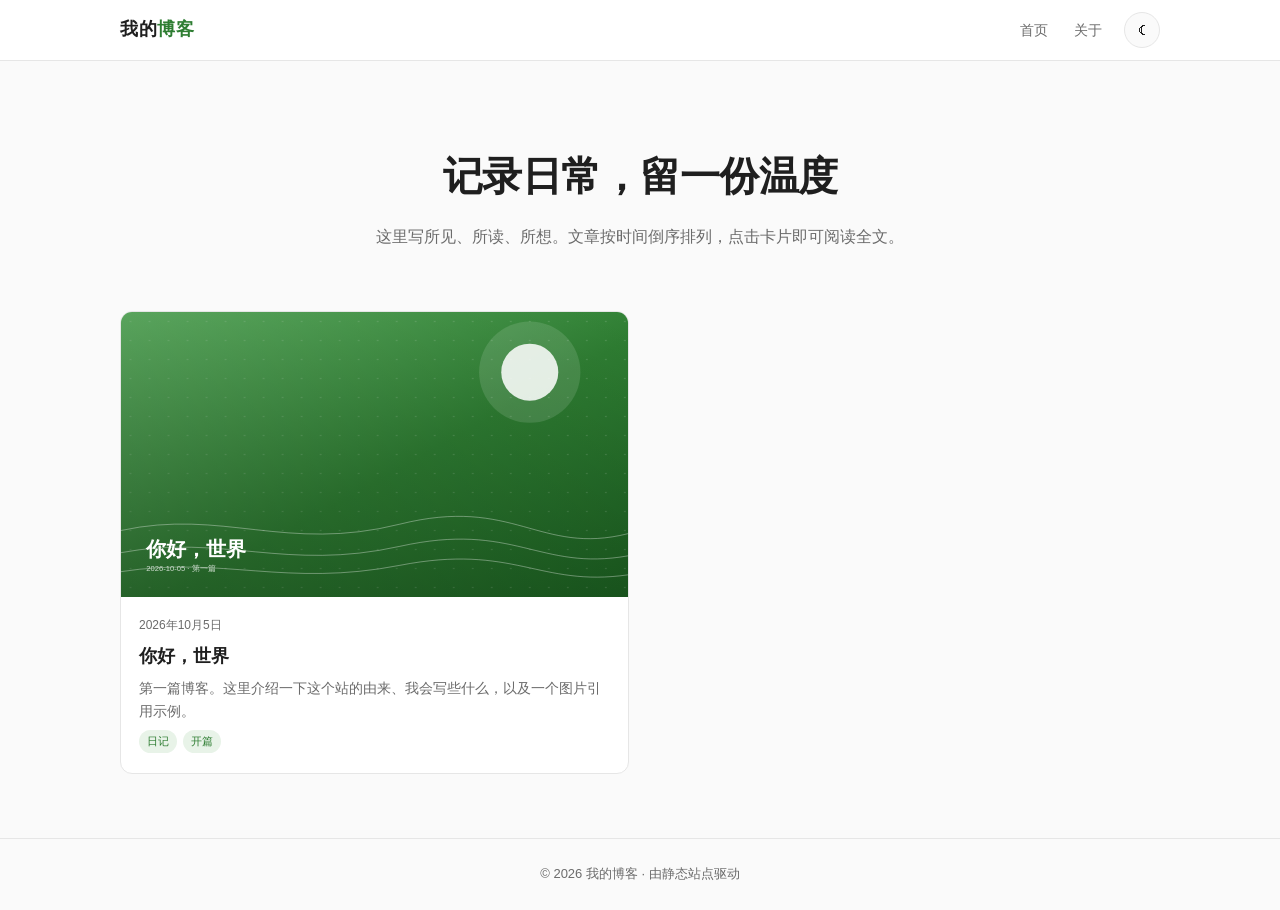
==== index.html @ b5cabb9c "init blog" ====
<!DOCTYPE html>
<html lang="zh-CN">
<head>
  <meta charset="UTF-8">
  <meta name="viewport" content="width=device-width, initial-scale=1.0">
  <title>我的博客 · 日常与笔记</title>
  <meta name="description" content="记录日常、想法与图片。">
  <link rel="stylesheet" href="assets/style.css">
  <script src="assets/theme.js"></script>
</head>
<body>
  <header class="site-header">
    <div class="inner">
      <a class="brand" href="index.html">我的<span class="dot">博客</span></a>
      <nav class="nav">
        <a href="index.html">首页</a>
        <a href="about.html">关于</a>
        <button id="theme-toggle" class="theme-toggle" type="button" aria-label="切换主题">☾</button>
      </nav>
    </div>
  </header>

  <main>
    <section class="hero">
      <h1>记录日常，留一份温度</h1>
      <p>这里写所见、所读、所想。文章按时间倒序排列，点击卡片即可阅读全文。</p>
    </section>

    <!-- JS 渲染失败时的退化展示（仅链接到示例文章） -->
    <noscript>
      <ul class="fallback-list">
        <li><a href="post.html?p=2026-10-05-welcome">你好，世界</a> — 2026年10月5日</li>
      </ul>
    </noscript>

    <div id="status" class="status">正在加载文章…</div>
    <div id="post-list" class="post-list" aria-live="polite"></div>
  </main>

  <footer class="site-footer">
    <div>© <span id="year"></span> 我的博客 · 由静态站点驱动</div>
  </footer>

  <script>document.getElementById("year").textContent = new Date().getFullYear();</script>
  <script src="assets/main.js"></script>
</body>
</html>
---- assets/style.css ----
/* ===== 主题变量 ===== */
:root {
  --bg: #fafafa;
  --bg-elev: #ffffff;
  --bg-code: #f3f3f3;
  --fg: #1f1f1f;
  --fg-muted: #6b6b6b;
  --border: #e6e6e6;
  --accent: #2e7d32;
  --accent-weak: #e8f3e8;
  --shadow: 0 2px 8px rgba(0, 0, 0, 0.06);
  --shadow-hover: 0 6px 18px rgba(0, 0, 0, 0.10);
  --radius: 12px;
  --max-w: 1080px;
  --max-w-post: 720px;
}

[data-theme="dark"] {
  --bg: #181818;
  --bg-elev: #222;
  --bg-code: #2a2a2a;
  --fg: #ececec;
  --fg-muted: #a8a8a8;
  --border: #333;
  --accent: #66bb6a;
  --accent-weak: #2a3a2c;
  --shadow: 0 2px 8px rgba(0, 0, 0, 0.4);
  --shadow-hover: 0 6px 18px rgba(0, 0, 0, 0.55);
}

/* 系统暗色偏好（首次访问且未手动设置时生效） */
@media (prefers-color-scheme: dark) {
  :root:not([data-theme="light"]) {
    --bg: #181818;
    --bg-elev: #222;
    --bg-code: #2a2a2a;
    --fg: #ececec;
    --fg-muted: #a8a8a8;
    --border: #333;
    --accent: #66bb6a;
    --accent-weak: #2a3a2c;
    --shadow: 0 2px 8px rgba(0, 0, 0, 0.4);
    --shadow-hover: 0 6px 18px rgba(0, 0, 0, 0.55);
  }
}

/* ===== 基础重置 ===== */
* { box-sizing: border-box; margin: 0; padding: 0; }
html { scroll-behavior: smooth; -webkit-text-size-adjust: 100%; }
body {
  font-family: -apple-system, BlinkMacSystemFont, "Segoe UI", "PingFang SC",
    "Hiragino Sans GB", "Microsoft YaHei", "Helvetica Neue", Arial, sans-serif;
  background: var(--bg);
  color: var(--fg);
  line-height: 1.75;
  font-size: 16px;
  transition: background 0.2s ease, color 0.2s ease;
  min-height: 100vh;
  display: flex;
  flex-direction: column;
}
a { color: var(--accent); text-decoration: none; }
a:hover { text-decoration: underline; }
img { max-width: 100%; height: auto; display: block; }

/* ===== 顶栏 ===== */
.site-header {
  position: sticky;
  top: 0;
  z-index: 50;
  background: var(--bg-elev);
  border-bottom: 1px solid var(--border);
  backdrop-filter: saturate(180%) blur(6px);
}
.site-header .inner {
  max-width: var(--max-w);
  margin: 0 auto;
  padding: 0 20px;
  height: 60px;
  display: flex;
  align-items: center;
  gap: 18px;
}
.brand {
  font-weight: 700;
  font-size: 18px;
  color: var(--fg);
  letter-spacing: 0.5px;
}
.brand:hover { text-decoration: none; }
.brand .dot { color: var(--accent); }
.nav {
  display: flex;
  gap: 18px;
  margin-left: auto;
  align-items: center;
}
.nav a {
  color: var(--fg-muted);
  font-size: 14px;
  padding: 6px 4px;
}
.nav a:hover { color: var(--fg); text-decoration: none; }
.theme-toggle {
  background: var(--bg);
  border: 1px solid var(--border);
  width: 36px;
  height: 36px;
  border-radius: 50%;
  cursor: pointer;
  font-size: 16px;
  line-height: 1;
  color: var(--fg);
  display: inline-flex;
  align-items: center;
  justify-content: center;
  transition: transform 0.2s ease, border-color 0.2s ease;
}
.theme-toggle:hover { transform: rotate(15deg); border-color: var(--accent); }

/* ===== 主区 ===== */
main {
  flex: 1 0 auto;
  width: 100%;
  max-width: var(--max-w);
  margin: 0 auto;
  padding: 32px 20px 64px;
}

/* ===== 首页 hero ===== */
.hero {
  text-align: center;
  padding: 48px 0 36px;
}
.hero h1 {
  font-size: clamp(28px, 4vw, 40px);
  font-weight: 800;
  letter-spacing: -0.5px;
  margin-bottom: 12px;
}
.hero p {
  color: var(--fg-muted);
  font-size: 16px;
  max-width: 560px;
  margin: 0 auto;
}

/* ===== 文章卡片网格 ===== */
.post-list {
  display: grid;
  grid-template-columns: repeat(2, 1fr);
  gap: 22px;
  margin-top: 24px;
}
.post-card {
  background: var(--bg-elev);
  border: 1px solid var(--border);
  border-radius: var(--radius);
  overflow: hidden;
  cursor: pointer;
  display: flex;
  flex-direction: column;
  transition: transform 0.18s ease, box-shadow 0.18s ease, border-color 0.18s ease;
  color: inherit;
}
.post-card:hover {
  transform: translateY(-3px);
  box-shadow: var(--shadow-hover);
  border-color: var(--accent);
  text-decoration: none;
}
.post-card .cover {
  aspect-ratio: 16 / 9;
  width: 100%;
  background: linear-gradient(135deg, var(--accent-weak), var(--bg-code));
  object-fit: cover;
}
.post-card .body {
  padding: 18px 18px 20px;
  display: flex;
  flex-direction: column;
  gap: 8px;
  flex: 1;
}
.post-card .meta {
  font-size: 12px;
  color: var(--fg-muted);
}
.post-card h2 {
  font-size: 18px;
  font-weight: 700;
  line-height: 1.4;
}
.post-card .summary {
  color: var(--fg-muted);
  font-size: 14px;
  line-height: 1.6;
  display: -webkit-box;
  -webkit-line-clamp: 2;
  -webkit-box-orient: vertical;
  overflow: hidden;
}
.post-card .tags { display: flex; flex-wrap: wrap; gap: 6px; margin-top: auto; }
.tag {
  font-size: 11px;
  color: var(--accent);
  background: var(--accent-weak);
  padding: 2px 8px;
  border-radius: 999px;
}

/* ===== 状态/错误 ===== */
.status, .error {
  text-align: center;
  padding: 60px 20px;
  color: var(--fg-muted);
}
.error h2 { color: var(--fg); margin-bottom: 8px; }

/* ===== 文章正文 ===== */
.post {
  max-width: var(--max-w-post);
  margin: 0 auto;
}
.post-header {
  text-align: center;
  margin-bottom: 28px;
  padding-bottom: 20px;
  border-bottom: 1px solid var(--border);
}
.post-header h1 {
  font-size: clamp(24px, 3.5vw, 32px);
  font-weight: 800;
  margin: 8px 0 12px;
  line-height: 1.3;
}
.post-header .meta { color: var(--fg-muted); font-size: 13px; }
.post-cover {
  width: 100%;
  aspect-ratio: 16 / 9;
  object-fit: cover;
  border-radius: var(--radius);
  margin-bottom: 24px;
}
.markdown { font-size: 16px; line-height: 1.85; }
.markdown h1, .markdown h2, .markdown h3 {
  margin: 1.4em 0 0.6em;
  line-height: 1.3;
  font-weight: 700;
}
.markdown h1 { font-size: 1.6em; }
.markdown h2 { font-size: 1.3em; padding-bottom: 0.3em; border-bottom: 1px solid var(--border); }
.markdown h3 { font-size: 1.1em; }
.markdown p { margin: 0.9em 0; }
.markdown img {
  border-radius: 8px;
  margin: 1.2em auto;
  box-shadow: var(--shadow);
}
.markdown blockquote {
  border-left: 3px solid var(--accent);
  padding: 4px 16px;
  margin: 1em 0;
  color: var(--fg-muted);
  background: var(--accent-weak);
  border-radius: 0 6px 6px 0;
}
.markdown code {
  font-family: ui-monospace, "SFMono-Regular", Menlo, Consolas, monospace;
  font-size: 0.88em;
  background: var(--bg-code);
  padding: 2px 6px;
  border-radius: 4px;
}
.markdown pre {
  background: var(--bg-code);
  padding: 14px 16px;
  border-radius: 8px;
  overflow-x: auto;
  margin: 1em 0;
  font-size: 0.9em;
}
.markdown pre code { background: none; padding: 0; }
.markdown a { text-decoration: underline; }
.markdown ul, .markdown ol { margin: 0.9em 0; padding-left: 1.6em; }
.markdown hr { border: none; border-top: 1px solid var(--border); margin: 2em 0; }
.markdown table {
  width: 100%;
  border-collapse: collapse;
  margin: 1em 0;
  font-size: 0.95em;
}
.markdown th, .markdown td {
  border: 1px solid var(--border);
  padding: 8px 12px;
  text-align: left;
}
.markdown th { background: var(--bg-code); }

.post-footer {
  margin-top: 40px;
  padding-top: 20px;
  border-top: 1px solid var(--border);
  display: flex;
  justify-content: space-between;
  align-items: center;
  flex-wrap: wrap;
  gap: 10px;
}
.back-link { color: var(--accent); font-weight: 500; }

/* ===== 关于页 ===== */
.about {
  max-width: var(--max-w-post);
  margin: 0 auto;
}
.about h1 { font-size: 32px; margin-bottom: 16px; }

/* ===== 404 页 ===== */
.notfound {
  text-align: center;
  padding: 80px 20px;
}
.notfound .code {
  font-size: 96px;
  font-weight: 800;
  color: var(--accent);
  line-height: 1;
}
.notfound p { color: var(--fg-muted); margin: 12px 0 24px; }

/* ===== 页脚 ===== */
.site-footer {
  border-top: 1px solid var(--border);
  padding: 24px 20px;
  text-align: center;
  color: var(--fg-muted);
  font-size: 13px;
}

/* ===== 响应式 ===== */
@media (max-width: 720px) {
  .post-list { grid-template-columns: 1fr; }
  .site-header .inner { padding: 0 14px; gap: 12px; }
  .nav { gap: 12px; }
  main { padding: 20px 14px 48px; }
  .hero { padding: 32px 0 24px; }
}

/* 链接列表（用于无 JS 时的退化展示） */
.fallback-list { list-style: none; padding: 0; }
.fallback-list li { padding: 12px 0; border-bottom: 1px solid var(--border); }
.fallback-list a { font-weight: 600; }
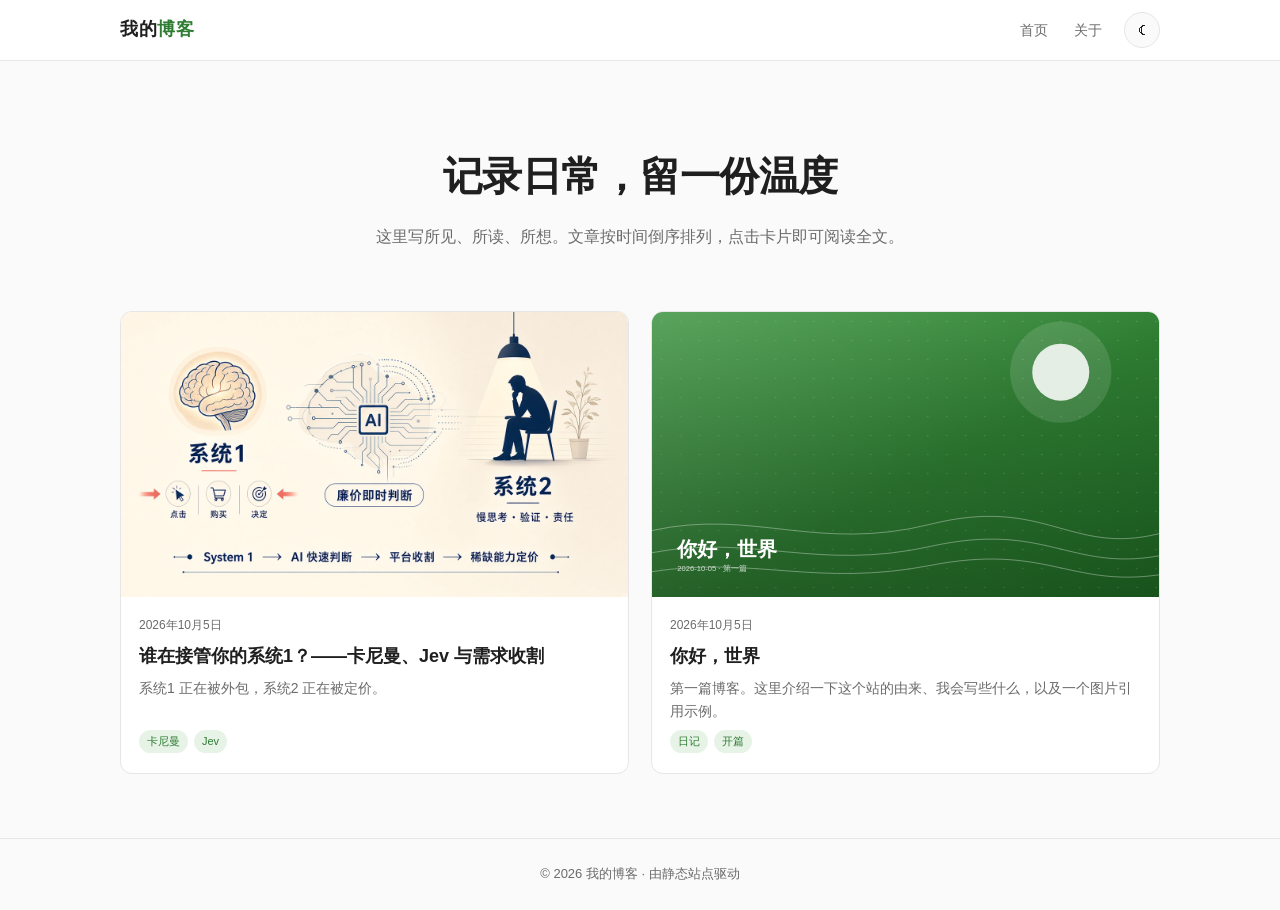
==== commit 83cebe9b: "Publish the System 1 note and its illustration. Add the Kahneman, Jev, and demand-harvesting article" ====
--- a/index.html
+++ b/index.html
@@ -29,6 +29,7 @@
     <!-- JS 渲染失败时的退化展示（仅链接到示例文章） -->
     <noscript>
       <ul class="fallback-list">
+        <li><a href="post.html?p=2026-10-05-system1">谁在接管你的系统1？——卡尼曼、Jev 与需求收割</a> — 2026年10月5日</li>
         <li><a href="post.html?p=2026-10-05-welcome">你好，世界</a> — 2026年10月5日</li>
       </ul>
     </noscript>
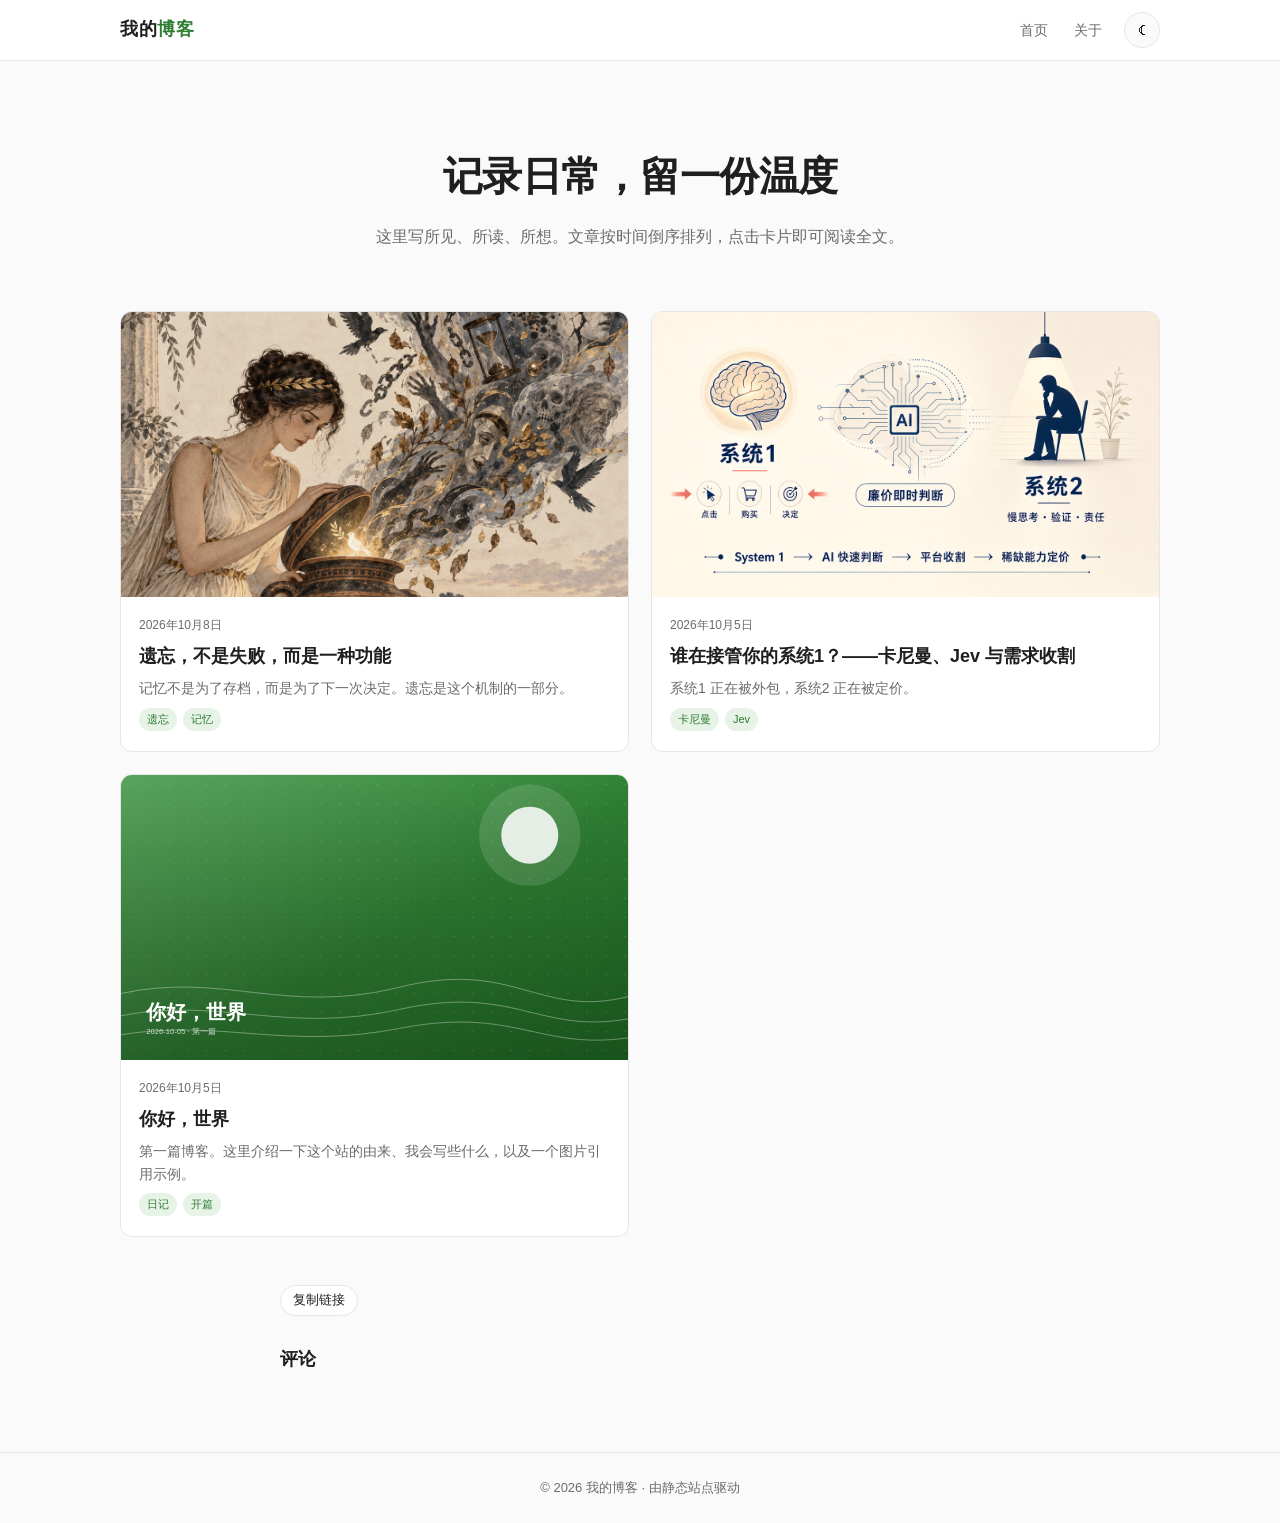
==== commit b8aa28d5: "Add giscus comments and a share row on every public page. Comments use this repository's Discussions" ====
--- a/index.html
+++ b/index.html
@@ -44,5 +44,6 @@
 
   <script>document.getElementById("year").textContent = new Date().getFullYear();</script>
   <script src="assets/main.js"></script>
+  <script src="assets/engage.js"></script>
 </body>
 </html>
--- a/assets/style.css
+++ b/assets/style.css
@@ -351,3 +351,38 @@
 .fallback-list { list-style: none; padding: 0; }
 .fallback-list li { padding: 12px 0; border-bottom: 1px solid var(--border); }
 .fallback-list a { font-weight: 600; }
+
+/* ===== 转发与评论 ===== */
+.engage {
+  max-width: var(--max-w-post);
+  margin: 48px auto 0;
+}
+.share-row {
+  display: flex;
+  flex-wrap: wrap;
+  align-items: center;
+  gap: 8px;
+  margin-bottom: 28px;
+}
+.share-btn {
+  appearance: none;
+  background: var(--bg-elev);
+  color: var(--fg);
+  border: 1px solid var(--border);
+  border-radius: 999px;
+  padding: 4px 12px;
+  font: inherit;
+  font-size: 13px;
+  line-height: 1.6;
+  cursor: pointer;
+}
+.share-btn:hover { border-color: var(--accent); color: var(--accent); }
+.share-btn:focus-visible { outline: 2px solid var(--accent); outline-offset: 2px; }
+.share-btn[hidden] { display: none; }
+.share-status { font-size: 13px; color: var(--fg-muted); }
+.comments h2 {
+  font-size: 18px;
+  font-weight: 700;
+  margin: 0 0 12px;
+}
+.giscus, .giscus-frame { width: 100%; }
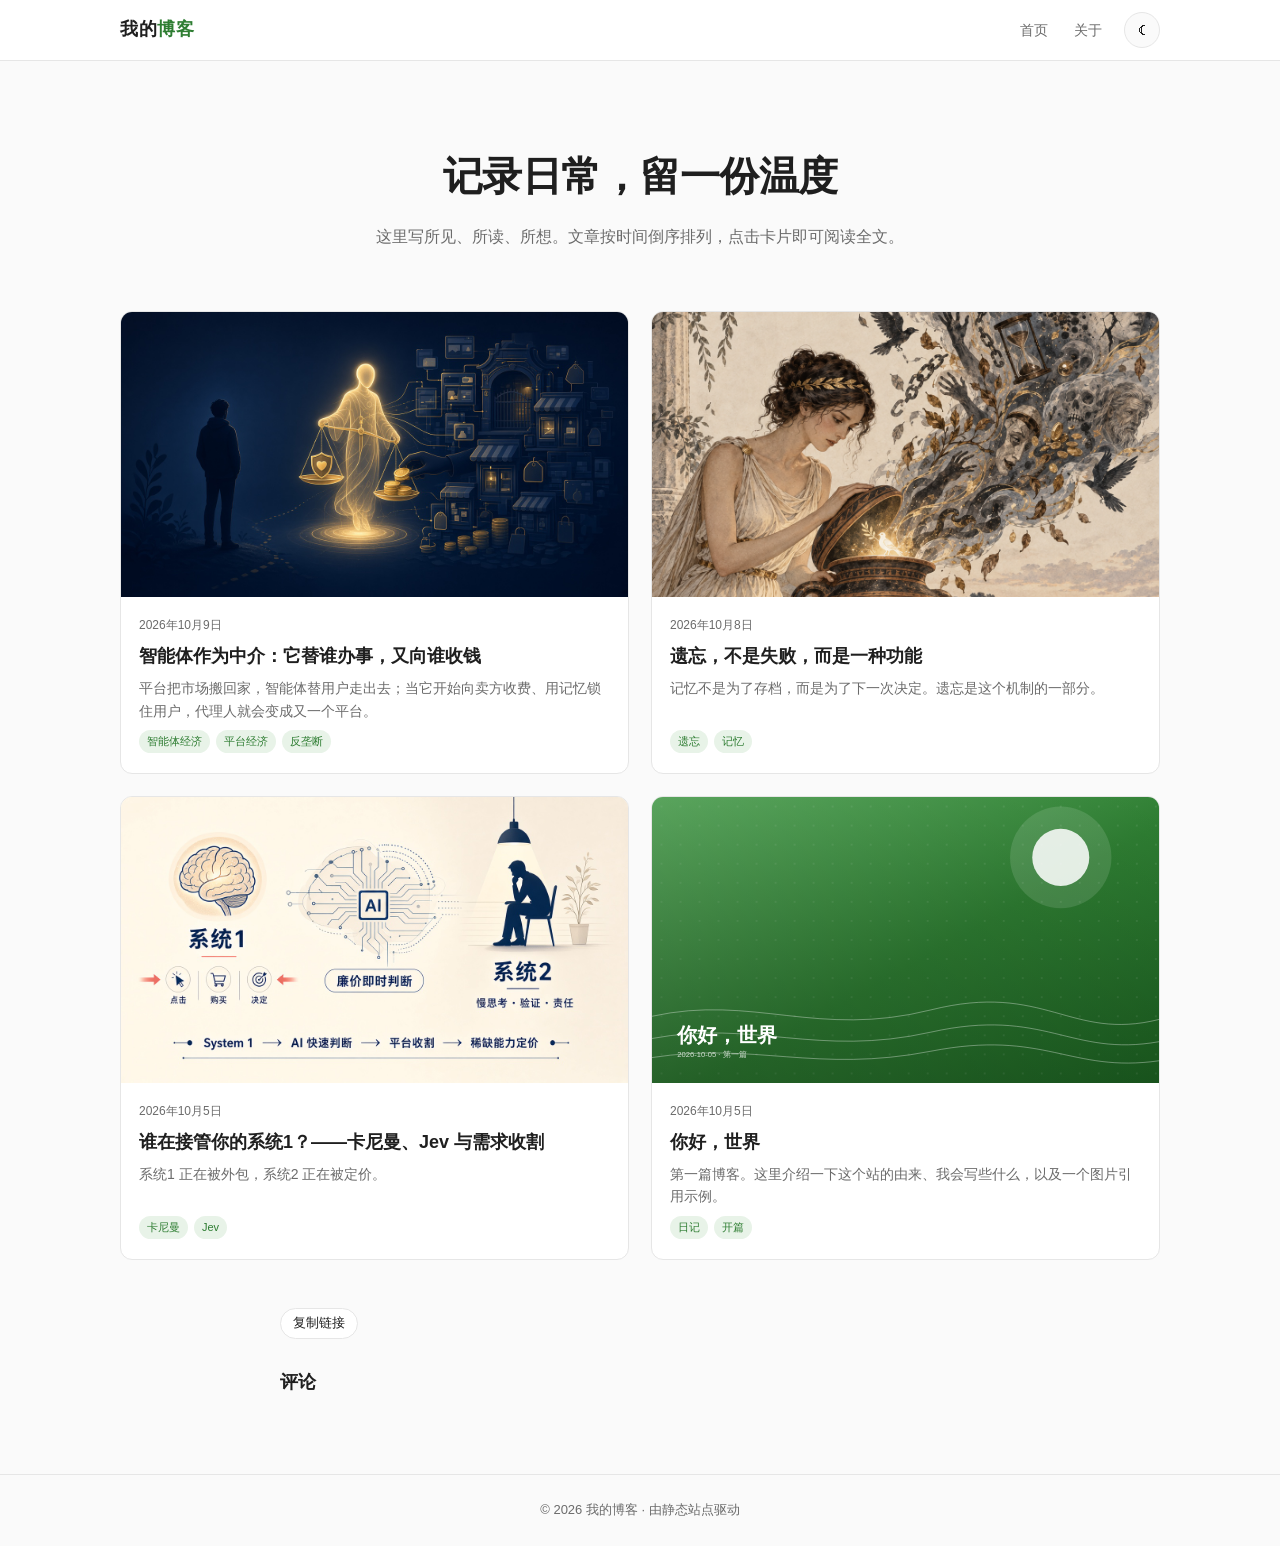
==== commit ba22cfa5: "Add Umami Cloud analytics to every HTML page. The tracker keeps the query string by default, so each" ====
--- a/index.html
+++ b/index.html
@@ -7,6 +7,7 @@
   <meta name="description" content="记录日常、想法与图片。">
   <link rel="stylesheet" href="assets/style.css">
   <script src="assets/theme.js"></script>
+  <script defer src="https://cloud.umami.is/script.js" data-website-id="56298721-51e3-4e21-b9bb-7f7f85e6cec3"></script>
 </head>
 <body>
   <header class="site-header">
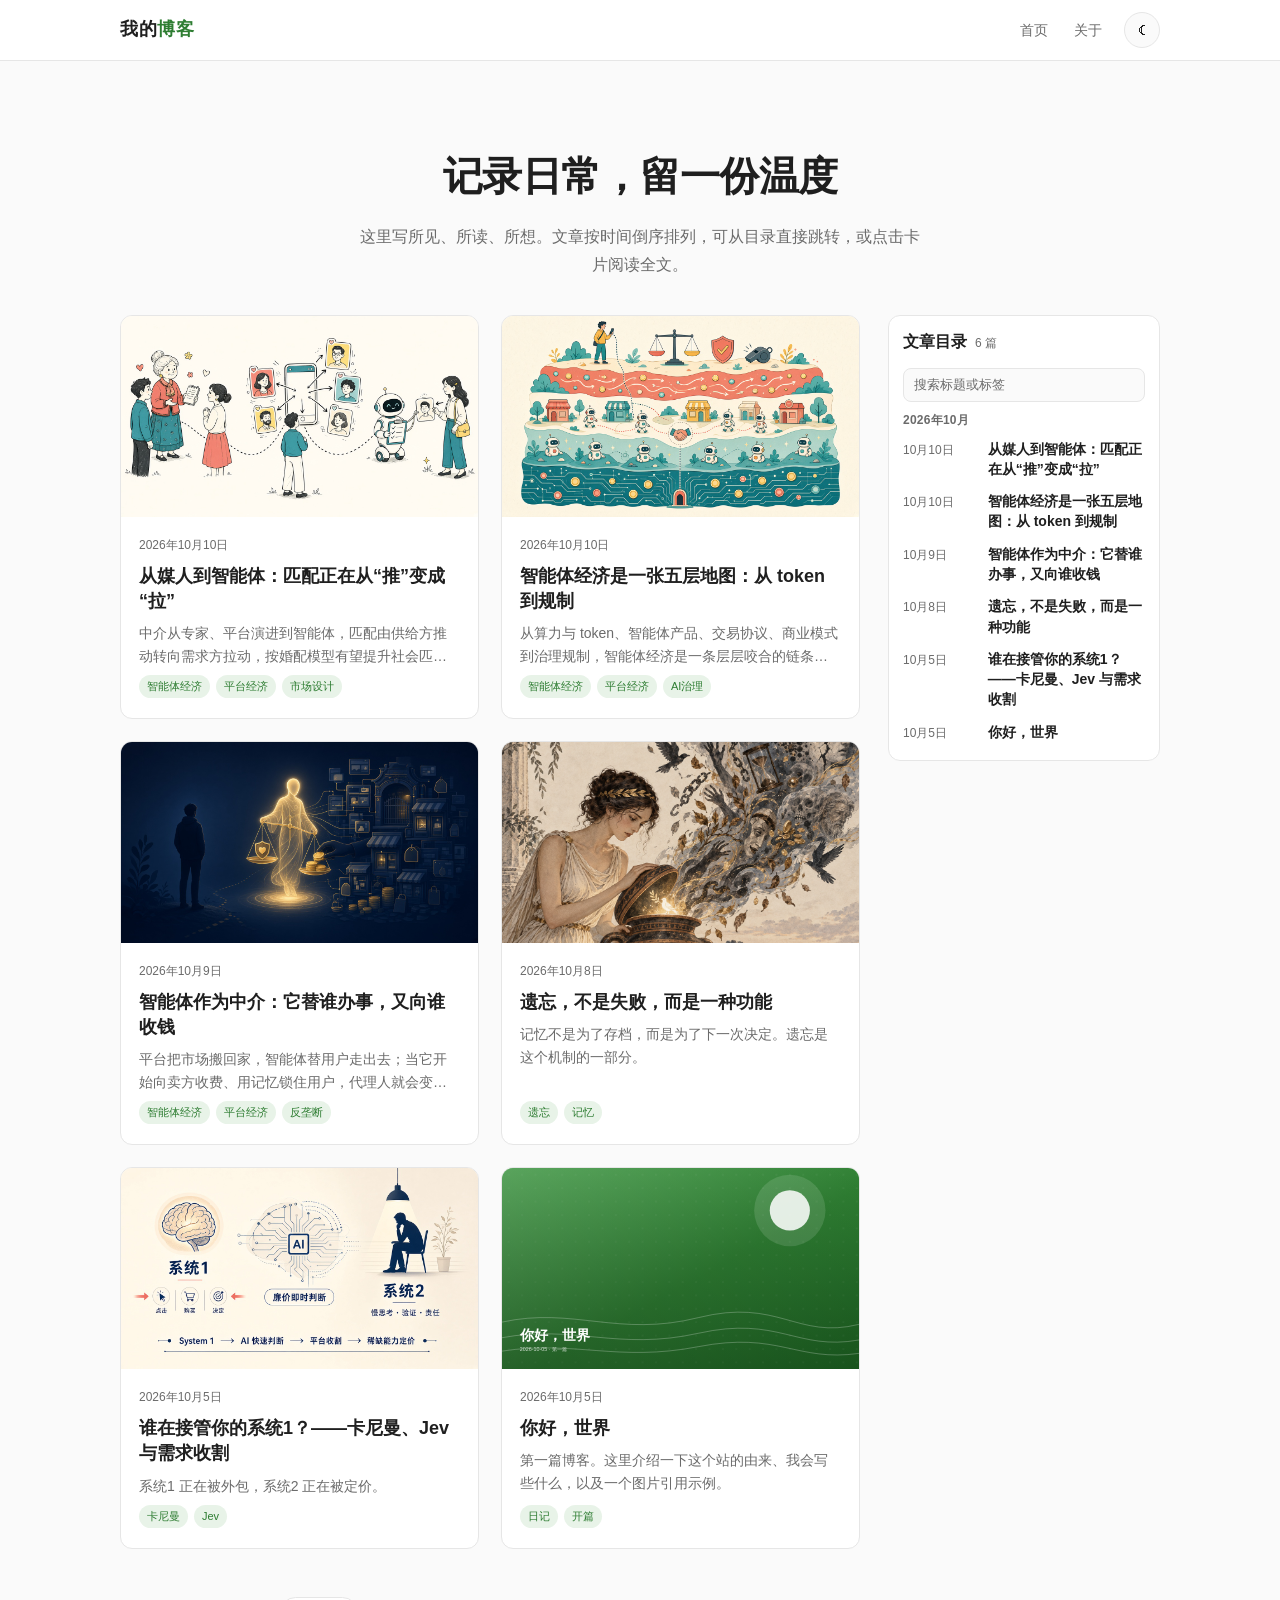
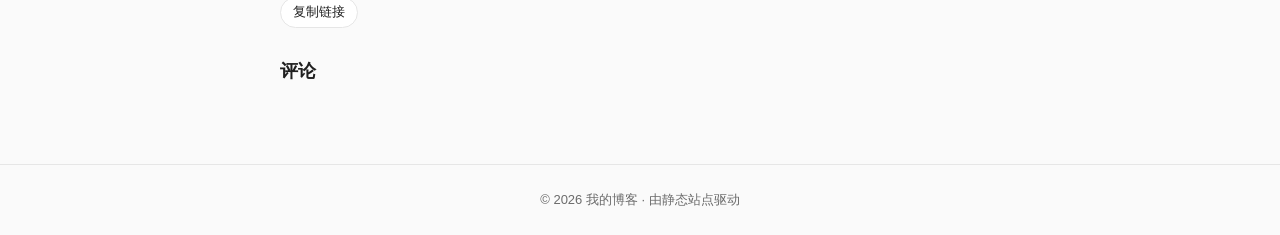
==== commit 2ee18c6d: "Add a homepage article directory generated from the post index. Readers can jump to any post from a " ====
--- a/index.html
+++ b/index.html
@@ -24,7 +24,7 @@
   <main>
     <section class="hero">
       <h1>记录日常，留一份温度</h1>
-      <p>这里写所见、所读、所想。文章按时间倒序排列，点击卡片即可阅读全文。</p>
+      <p>这里写所见、所读、所想。文章按时间倒序排列，可从目录直接跳转，或点击卡片阅读全文。</p>
     </section>
 
     <!-- JS 渲染失败时的退化展示（仅链接到示例文章） -->
@@ -35,16 +35,41 @@
       </ul>
     </noscript>
 
-    <div id="status" class="status">正在加载文章…</div>
-    <div id="post-list" class="post-list" aria-live="polite"></div>
+    <div class="home-body">
+      <div class="home-feed">
+        <div id="status" class="status">正在加载文章…</div>
+        <div id="post-list" class="post-list" aria-live="polite"></div>
+      </div>
+
+      <aside class="directory" id="directory" hidden>
+        <details class="directory-panel" id="directory-panel">
+          <summary class="directory-summary">
+            <span class="directory-heading">
+              <span id="directory-title">文章目录</span>
+              <span class="directory-count" id="directory-count"></span>
+            </span>
+            <span class="directory-chevron" aria-hidden="true"></span>
+          </summary>
+          <div class="directory-body">
+            <label class="directory-search">
+              <span class="visually-hidden">搜索文章</span>
+              <input id="directory-search" type="search" placeholder="搜索标题或标签" autocomplete="off" autocapitalize="off" spellcheck="false">
+            </label>
+            <nav id="directory-list" class="directory-list" aria-label="文章目录"></nav>
+          </div>
+        </details>
+      </aside>
+    </div>
   </main>
 
   <footer class="site-footer">
     <div>© <span id="year"></span> 我的博客 · 由静态站点驱动</div>
+    <div id="busuanzi_container_site_pv" class="visit-count" style="display:none">本站总访问量 <span id="busuanzi_value_site_pv"></span> 次 · 访客 <span id="busuanzi_value_site_uv"></span> 人</div>
   </footer>
 
   <script>document.getElementById("year").textContent = new Date().getFullYear();</script>
   <script src="assets/main.js"></script>
   <script src="assets/engage.js"></script>
+  <script async src="https://busuanzi.ibruce.info/busuanzi/2.3/busuanzi.pure.mini.js"></script>
 </body>
 </html>
--- a/assets/style.css
+++ b/assets/style.css
@@ -145,6 +145,132 @@
   margin: 0 auto;
 }
 
+/* ===== 首页：卡片 + 文章目录 ===== */
+.home-body {
+  display: grid;
+  grid-template-columns: minmax(0, 1fr) 272px;
+  gap: 28px;
+  align-items: start;
+}
+.home-feed .post-list { margin-top: 0; }
+.home-feed .status { padding: 48px 12px; }
+
+.directory[hidden] { display: none !important; }
+.directory {
+  position: sticky;
+  top: 76px;
+  max-height: calc(100vh - 92px);
+  overflow: auto;
+  scrollbar-width: thin;
+  scrollbar-color: var(--border) transparent;
+}
+.directory-panel {
+  background: var(--bg-elev);
+  border: 1px solid var(--border);
+  border-radius: var(--radius);
+}
+.directory-summary {
+  display: flex;
+  align-items: center;
+  justify-content: space-between;
+  gap: 8px;
+  min-height: 44px;
+  padding: 12px 14px;
+  cursor: default;
+  list-style: none;
+  font-weight: 700;
+  color: var(--fg);
+}
+.directory-summary::-webkit-details-marker { display: none; }
+.directory-summary:focus-visible {
+  outline: 2px solid var(--accent);
+  outline-offset: -2px;
+  border-radius: var(--radius);
+}
+.directory-heading {
+  display: flex;
+  align-items: baseline;
+  gap: 8px;
+  min-width: 0;
+}
+.directory-count {
+  font-size: 12px;
+  font-weight: 500;
+  color: var(--fg-muted);
+  white-space: nowrap;
+}
+.directory-chevron { display: none; }
+.directory-body { padding: 0 14px 12px; }
+.directory-search { display: block; margin-bottom: 8px; }
+.directory-search input {
+  width: 100%;
+  border: 1px solid var(--border);
+  background: var(--bg);
+  color: var(--fg);
+  border-radius: 8px;
+  padding: 6px 10px;
+  font: inherit;
+  font-size: 13px;
+  line-height: 1.5;
+}
+.directory-search input::placeholder { color: var(--fg-muted); }
+.directory-search input:focus {
+  outline: 2px solid var(--accent);
+  outline-offset: 1px;
+  border-color: var(--accent);
+}
+.directory-group h3 {
+  font-size: 12px;
+  font-weight: 600;
+  color: var(--fg-muted);
+  letter-spacing: 0.02em;
+  margin: 10px 0 2px;
+}
+.directory-group:first-child h3 { margin-top: 2px; }
+.directory-group ul { list-style: none; }
+.directory-item {
+  display: grid;
+  grid-template-columns: 4.8em minmax(0, 1fr);
+  gap: 2px 8px;
+  align-items: start;
+  padding: 6px 0;
+}
+.directory-item time {
+  font-size: 12px;
+  line-height: 1.5;
+  color: var(--fg-muted);
+  font-variant-numeric: tabular-nums;
+  white-space: nowrap;
+  padding-top: 2px;
+}
+.directory-item a {
+  color: var(--fg);
+  font-size: 14px;
+  font-weight: 600;
+  line-height: 1.45;
+  border-radius: 6px;
+}
+.directory-item a:hover {
+  color: var(--accent);
+  text-decoration: none;
+}
+.directory-empty {
+  color: var(--fg-muted);
+  font-size: 13px;
+  padding: 8px 0 4px;
+}
+.visually-hidden {
+  position: absolute;
+  width: 1px;
+  height: 1px;
+  padding: 0;
+  margin: -1px;
+  overflow: hidden;
+  clip: rect(0, 0, 0, 0);
+  white-space: nowrap;
+  border: 0;
+}
+
 /* ===== 文章卡片网格 ===== */
 .post-list {
   display: grid;
@@ -337,8 +463,71 @@
   color: var(--fg-muted);
   font-size: 13px;
 }
+.visit-count {
+  margin-top: 6px;
+  font-size: 13px;
+  color: var(--fg-muted);
+  line-height: 1.6;
+}
+/* 不蒜子成功后会把容器写成 display:inline；改回独立一行，失败时保持隐藏。 */
+#busuanzi_container_site_pv[style*="display: inline"],
+#busuanzi_container_site_pv[style*="display:inline"] {
+  display: block !important;
+}
+.read-count {
+  margin-top: 14px;
+  text-align: center;
+  font-size: 13px;
+  color: var(--fg-muted);
+}
+.read-count[hidden] { display: none; }
+.bsz-frame {
+  position: absolute;
+  width: 0;
+  height: 0;
+  border: 0;
+  opacity: 0;
+  pointer-events: none;
+}
 
 /* ===== 响应式 ===== */
+@media (max-width: 959px) {
+  .home-body {
+    grid-template-columns: 1fr;
+    gap: 16px;
+  }
+  .directory {
+    position: static;
+    max-height: none;
+    overflow: visible;
+    order: -1;
+  }
+  .directory-summary { cursor: pointer; }
+  .directory-chevron {
+    display: block;
+    flex: 0 0 auto;
+    width: 8px;
+    height: 8px;
+    margin-right: 4px;
+    border-right: 2px solid var(--fg-muted);
+    border-bottom: 2px solid var(--fg-muted);
+    transform: rotate(45deg);
+    transition: transform 0.15s ease;
+  }
+  .directory-panel[open] .directory-chevron { transform: rotate(-135deg); }
+  .directory-list {
+    max-height: 50vh;
+    overflow: auto;
+    scrollbar-width: thin;
+    -webkit-overflow-scrolling: touch;
+  }
+}
+
+@media (min-width: 960px) {
+  /* 宽屏目录始终展开，不依赖 details 的 open 状态 */
+  .directory-panel:not([open]) > .directory-body { display: block; }
+}
+
 @media (max-width: 720px) {
   .post-list { grid-template-columns: 1fr; }
   .site-header .inner { padding: 0 14px; gap: 12px; }
